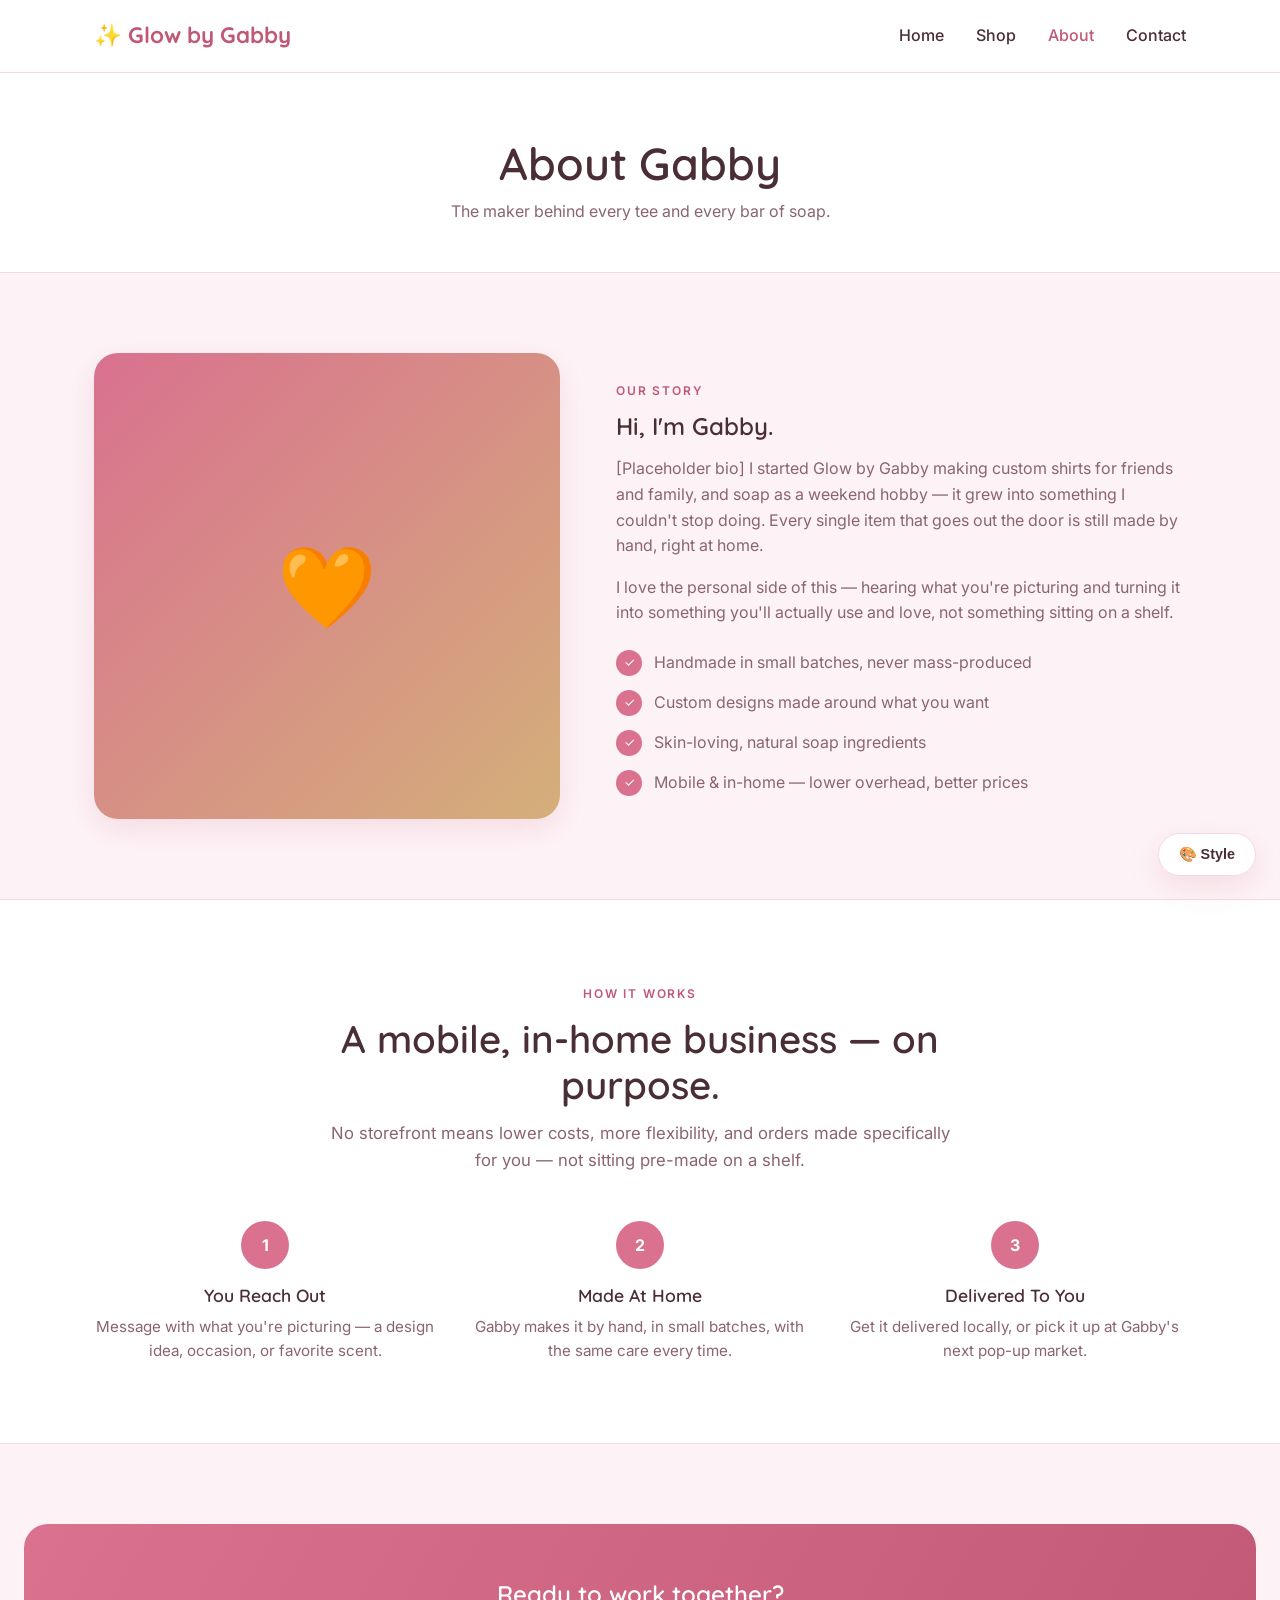
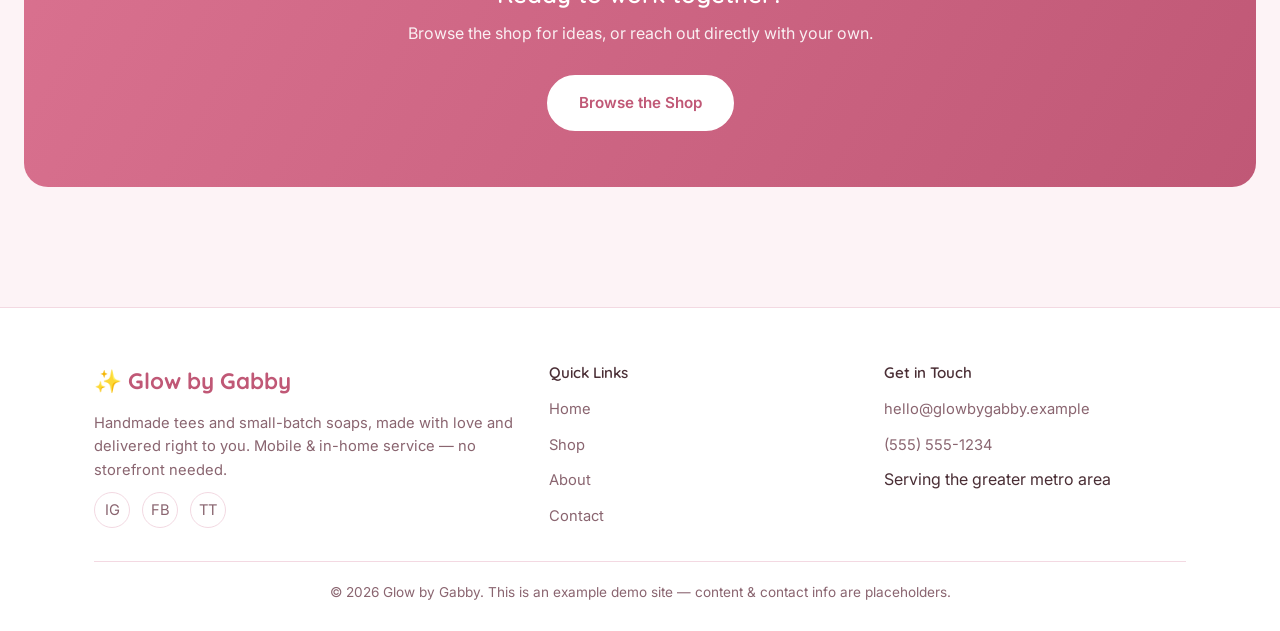
==== about.html @ 142b6ad9 "Add Glow by Gabby example website with 8-theme style switcher Static 4-page demo site (Home, Shop, A" ====
<!DOCTYPE html>
<html lang="en" data-theme="feminine">
<head>
<meta charset="UTF-8">
<meta name="viewport" content="width=device-width, initial-scale=1.0">
<title>About | Glow by Gabby</title>
<meta name="description" content="Meet Gabby, the maker behind Glow by Gabby's handmade tees and soaps.">
<script>
  (function () {
    try {
      var t = localStorage.getItem('gbg-theme');
      if (t) document.documentElement.setAttribute('data-theme', t);
    } catch (e) {}
  })();
</script>
<link rel="preconnect" href="https://fonts.googleapis.com">
<link rel="preconnect" href="https://fonts.gstatic.com" crossorigin>
<link href="https://fonts.googleapis.com/css2?family=Inter:wght@400;500;600;700&family=Quicksand:wght@500;600;700&family=Playfair+Display:wght@600;700&family=Poppins:wght@400;500;600;700&family=Fraunces:ital,wght@0,500;0,600;1,500&display=swap" rel="stylesheet">
<link rel="stylesheet" href="css/style.css">
</head>
<body>

<header class="site-header">
  <nav class="nav">
    <a href="index.html" class="logo">✨ Glow by Gabby</a>
    <div class="nav-links">
      <a href="index.html">Home</a>
      <a href="shop.html">Shop</a>
      <a href="about.html">About</a>
      <a href="contact.html">Contact</a>
    </div>
    <button class="nav-toggle" aria-label="Toggle menu">
      <span></span><span></span><span></span>
    </button>
  </nav>
</header>

<div class="page-banner">
  <div class="container">
    <h1>About Gabby</h1>
    <p>The maker behind every tee and every bar of soap.</p>
  </div>
</div>

<section>
  <div class="container about-grid">
    <div class="blob-art" aria-hidden="true">🧡</div>
    <div>
      <span class="eyebrow">Our Story</span>
      <h2>Hi, I'm Gabby.</h2>
      <p>[Placeholder bio] I started Glow by Gabby making custom shirts for friends and family, and soap as a weekend hobby — it grew into something I couldn't stop doing. Every single item that goes out the door is still made by hand, right at home.</p>
      <p>I love the personal side of this — hearing what you're picturing and turning it into something you'll actually use and love, not something sitting on a shelf.</p>
      <ul class="value-list">
        <li><span class="tick">✓</span> Handmade in small batches, never mass-produced</li>
        <li><span class="tick">✓</span> Custom designs made around what you want</li>
        <li><span class="tick">✓</span> Skin-loving, natural soap ingredients</li>
        <li><span class="tick">✓</span> Mobile &amp; in-home — lower overhead, better prices</li>
      </ul>
    </div>
  </div>
</section>

<section style="background:var(--surface); border-top:1px solid var(--border); border-bottom:1px solid var(--border);">
  <div class="container">
    <div class="section-head">
      <span class="eyebrow">How It Works</span>
      <h2>A mobile, in-home business — on purpose.</h2>
      <p>No storefront means lower costs, more flexibility, and orders made specifically for you — not sitting pre-made on a shelf.</p>
    </div>
    <div class="steps">
      <div class="step">
        <div class="step-num">1</div>
        <h3>You Reach Out</h3>
        <p>Message with what you're picturing — a design idea, occasion, or favorite scent.</p>
      </div>
      <div class="step">
        <div class="step-num">2</div>
        <h3>Made At Home</h3>
        <p>Gabby makes it by hand, in small batches, with the same care every time.</p>
      </div>
      <div class="step">
        <div class="step-num">3</div>
        <h3>Delivered To You</h3>
        <p>Get it delivered locally, or pick it up at Gabby's next pop-up market.</p>
      </div>
    </div>
  </div>
</section>

<section>
  <div class="cta-banner">
    <h2>Ready to work together?</h2>
    <p>Browse the shop for ideas, or reach out directly with your own.</p>
    <a href="shop.html" class="btn">Browse the Shop</a>
  </div>
</section>

<footer class="site-footer">
  <div class="container">
    <div class="footer-grid">
      <div>
        <div class="logo" style="margin-bottom:12px;">✨ Glow by Gabby</div>
        <p>Handmade tees and small-batch soaps, made with love and delivered right to you. Mobile &amp; in-home service — no storefront needed.</p>
        <div class="social-row">
          <a href="#" aria-label="Instagram">IG</a>
          <a href="#" aria-label="Facebook">FB</a>
          <a href="#" aria-label="TikTok">TT</a>
        </div>
      </div>
      <div>
        <h4>Quick Links</h4>
        <ul>
          <li><a href="index.html">Home</a></li>
          <li><a href="shop.html">Shop</a></li>
          <li><a href="about.html">About</a></li>
          <li><a href="contact.html">Contact</a></li>
        </ul>
      </div>
      <div>
        <h4>Get in Touch</h4>
        <ul>
          <li><a href="mailto:hello@glowbygabby.example">hello@glowbygabby.example</a></li>
          <li><a href="tel:5555551234">(555) 555-1234</a></li>
          <li>Serving the greater metro area</li>
        </ul>
      </div>
    </div>
    <div class="footer-bottom">
      <p>&copy; 2026 Glow by Gabby. This is an example demo site — content &amp; contact info are placeholders.</p>
    </div>
  </div>
</footer>

<script src="js/script.js"></script>
</body>
</html>
---- css/style.css ----
/* ===================================================================
   Glow by Gabby — shared layout/components + 8 swappable themes
   Switch theme by changing data-theme on <html> (see js/script.js)
=================================================================== */

:root {
  --font-body: 'Inter', -apple-system, BlinkMacSystemFont, sans-serif;
  --maxw: 1140px;
}

/* ---------- Themes ---------- */

[data-theme="feminine"] {
  --bg: #fdf3f6;
  --surface: #ffffff;
  --text: #4a2e35;
  --text-soft: #8a6570;
  --primary: #d9718f;
  --primary-strong: #c05876;
  --on-primary: #ffffff;
  --accent: #d4af7a;
  --border: #f3d9e2;
  --shadow: 0 10px 30px rgba(192, 88, 118, 0.15);
  --radius: 24px;
  --radius-btn: 999px;
  --heading-font: 'Quicksand', sans-serif;
}

[data-theme="luxury"] {
  --bg: #faf8f3;
  --surface: #ffffff;
  --text: #2b2b25;
  --text-soft: #6b6b5f;
  --primary: #7c8f6e;
  --primary-strong: #627356;
  --on-primary: #ffffff;
  --accent: #c9a24b;
  --border: #e7e2d3;
  --shadow: 0 15px 40px rgba(43, 43, 37, 0.08);
  --radius: 4px;
  --radius-btn: 3px;
  --heading-font: 'Playfair Display', serif;
}

[data-theme="glam"] {
  --bg: #121114;
  --surface: #1c1a1f;
  --text: #f5f1e8;
  --text-soft: #b8b0a8;
  --primary: #c9a24b;
  --primary-strong: #e8c46a;
  --on-primary: #121114;
  --accent: #8a4a68;
  --border: #33303a;
  --shadow: 0 15px 40px rgba(0, 0, 0, 0.5);
  --radius: 2px;
  --radius-btn: 2px;
  --heading-font: 'Playfair Display', serif;
}

[data-theme="bright"] {
  --bg: #fff8ec;
  --surface: #ffffff;
  --text: #3a2c1a;
  --text-soft: #7a6a52;
  --primary: #f26419;
  --primary-strong: #d6510f;
  --on-primary: #ffffff;
  --accent: #ffd23f;
  --border: #ffe1b8;
  --shadow: 0 12px 30px rgba(242, 100, 25, 0.18);
  --radius: 20px;
  --radius-btn: 999px;
  --heading-font: 'Poppins', sans-serif;
}

[data-theme="earthy"] {
  --bg: #f6f0e6;
  --surface: #fffaf2;
  --text: #3f3226;
  --text-soft: #7c6b57;
  --primary: #b06a45;
  --primary-strong: #8f5335;
  --on-primary: #ffffff;
  --accent: #7d8c5c;
  --border: #e6d9c3;
  --shadow: 0 12px 30px rgba(176, 106, 69, 0.15);
  --radius: 10px;
  --radius-btn: 8px;
  --heading-font: 'Fraunces', serif;
}

[data-theme="minimal"] {
  --bg: #ffffff;
  --surface: #fafafa;
  --text: #111111;
  --text-soft: #666666;
  --primary: #111111;
  --primary-strong: #000000;
  --on-primary: #ffffff;
  --accent: #ff6b57;
  --border: #ececec;
  --shadow: 0 8px 24px rgba(0, 0, 0, 0.06);
  --radius: 0px;
  --radius-btn: 0px;
  --heading-font: 'Poppins', sans-serif;
}

[data-theme="pastel"] {
  --bg: #f6f3fb;
  --surface: #ffffff;
  --text: #3d3552;
  --text-soft: #7c7291;
  --primary: #9c82d1;
  --primary-strong: #8468bb;
  --on-primary: #ffffff;
  --accent: #a8dfc9;
  --border: #e5def2;
  --shadow: 0 10px 28px rgba(155, 130, 209, 0.15);
  --radius: 20px;
  --radius-btn: 999px;
  --heading-font: 'Quicksand', sans-serif;
}

[data-theme="vintage"] {
  --bg: #f3e9d2;
  --surface: #fbf3e2;
  --text: #4a3423;
  --text-soft: #8a6f52;
  --primary: #c68b3a;
  --primary-strong: #a5691f;
  --on-primary: #fff8ec;
  --accent: #9b4630;
  --border: #e0cd9e;
  --shadow: 0 10px 26px rgba(155, 70, 48, 0.15);
  --radius: 6px;
  --radius-btn: 4px;
  --heading-font: 'Fraunces', serif;
}

/* ---------- Reset / base ---------- */

* { box-sizing: border-box; margin: 0; padding: 0; }

html { scroll-behavior: smooth; }

body {
  font-family: var(--font-body);
  background: var(--bg);
  color: var(--text);
  line-height: 1.6;
  transition: background 0.3s ease, color 0.3s ease;
  overflow-x: hidden;
}

h1, h2, h3, h4 {
  font-family: var(--heading-font);
  line-height: 1.2;
  font-weight: 600;
}

a { color: inherit; text-decoration: none; }

img { max-width: 100%; display: block; }

.container {
  max-width: var(--maxw);
  margin: 0 auto;
  padding: 0 24px;
}

section { padding: 80px 0; }

.eyebrow {
  display: inline-block;
  font-size: 0.75rem;
  letter-spacing: 0.15em;
  text-transform: uppercase;
  color: var(--primary-strong);
  font-weight: 600;
  margin-bottom: 12px;
}

.section-head {
  text-align: center;
  max-width: 640px;
  margin: 0 auto 48px;
}

.section-head h2 { font-size: clamp(1.8rem, 3vw, 2.6rem); margin-bottom: 12px; }
.section-head p { color: var(--text-soft); font-size: 1.05rem; }

/* ---------- Buttons ---------- */

.btn {
  display: inline-flex;
  align-items: center;
  justify-content: center;
  gap: 8px;
  padding: 14px 30px;
  border-radius: var(--radius-btn);
  font-weight: 600;
  font-size: 0.95rem;
  border: 2px solid var(--primary);
  background: var(--primary);
  color: var(--on-primary);
  cursor: pointer;
  transition: transform 0.15s ease, background 0.2s ease, color 0.2s ease;
}

.btn:hover { background: var(--primary-strong); border-color: var(--primary-strong); transform: translateY(-2px); }

.btn-outline {
  background: transparent;
  color: var(--text);
  border-color: var(--border);
}

.btn-outline:hover {
  background: var(--surface);
  border-color: var(--primary);
  color: var(--primary-strong);
}

/* ---------- Nav ---------- */

.site-header {
  position: sticky;
  top: 0;
  z-index: 40;
  background: var(--surface);
  border-bottom: 1px solid var(--border);
}

.nav {
  display: flex;
  align-items: center;
  justify-content: space-between;
  padding: 18px 24px;
  max-width: var(--maxw);
  margin: 0 auto;
}

.logo {
  font-family: var(--heading-font);
  font-size: 1.4rem;
  font-weight: 700;
  color: var(--primary-strong);
  display: flex;
  align-items: center;
  gap: 8px;
}

.nav-links {
  display: flex;
  gap: 32px;
  align-items: center;
  font-weight: 500;
}

.nav-links a {
  position: relative;
  padding: 4px 0;
  color: var(--text);
}

.nav-links a.active,
.nav-links a:hover { color: var(--primary-strong); }

.nav-toggle {
  display: none;
  flex-direction: column;
  gap: 5px;
  background: none;
  border: none;
  cursor: pointer;
  padding: 6px;
}

.nav-toggle span {
  width: 24px;
  height: 2px;
  background: var(--text);
  display: block;
}

/* ---------- Hero ---------- */

.hero {
  position: relative;
  padding: 100px 0 90px;
  overflow: hidden;
}

.hero .container {
  display: grid;
  grid-template-columns: 1.1fr 0.9fr;
  gap: 48px;
  align-items: center;
}

.hero h1 {
  font-size: clamp(2.4rem, 5vw, 3.6rem);
  margin-bottom: 18px;
}

.hero p.lead {
  font-size: 1.15rem;
  color: var(--text-soft);
  max-width: 480px;
  margin-bottom: 32px;
}

.hero-actions { display: flex; gap: 16px; flex-wrap: wrap; }

.blob-art {
  aspect-ratio: 1 / 1;
  border-radius: var(--radius);
  background: linear-gradient(135deg, var(--primary), var(--accent));
  display: flex;
  align-items: center;
  justify-content: center;
  font-size: 5rem;
  box-shadow: var(--shadow);
}

.page-banner {
  padding: 64px 0 48px;
  text-align: center;
  background: var(--surface);
  border-bottom: 1px solid var(--border);
}

.page-banner h1 { font-size: clamp(2rem, 4vw, 2.8rem); margin-bottom: 8px; }
.page-banner p { color: var(--text-soft); }

/* ---------- Cards / grids ---------- */

.grid {
  display: grid;
  gap: 28px;
}

.grid-2 { grid-template-columns: repeat(2, 1fr); }
.grid-3 { grid-template-columns: repeat(3, 1fr); }

.card {
  background: var(--surface);
  border: 1px solid var(--border);
  border-radius: var(--radius);
  padding: 32px;
  box-shadow: var(--shadow);
  transition: transform 0.2s ease;
}

.card:hover { transform: translateY(-4px); }

.card .icon {
  font-size: 2.2rem;
  margin-bottom: 16px;
  display: inline-block;
}

.card h3 { font-size: 1.3rem; margin-bottom: 10px; }
.card p { color: var(--text-soft); font-size: 0.98rem; }

.product-card {
  background: var(--surface);
  border: 1px solid var(--border);
  border-radius: var(--radius);
  overflow: hidden;
  box-shadow: var(--shadow);
  display: flex;
  flex-direction: column;
}

.product-media {
  aspect-ratio: 4 / 3;
  background: linear-gradient(160deg, var(--primary), var(--accent));
  display: flex;
  align-items: center;
  justify-content: center;
  font-size: 3.2rem;
}

.product-body { padding: 24px; flex: 1; display: flex; flex-direction: column; }
.product-body h3 { font-size: 1.15rem; margin-bottom: 6px; }
.product-body p { color: var(--text-soft); font-size: 0.92rem; flex: 1; margin-bottom: 16px; }

.price-row {
  display: flex;
  align-items: center;
  justify-content: space-between;
}

.price { font-weight: 700; color: var(--primary-strong); font-size: 1.05rem; }

/* ---------- Steps ---------- */

.steps { display: grid; grid-template-columns: repeat(3, 1fr); gap: 32px; }

.step { text-align: center; }

.step-num {
  width: 48px;
  height: 48px;
  border-radius: 50%;
  background: var(--primary);
  color: var(--on-primary);
  display: flex;
  align-items: center;
  justify-content: center;
  font-weight: 700;
  margin: 0 auto 16px;
}

.step h3 { font-size: 1.1rem; margin-bottom: 8px; }
.step p { color: var(--text-soft); font-size: 0.95rem; }

/* ---------- Testimonials ---------- */

.testimonial {
  background: var(--surface);
  border: 1px solid var(--border);
  border-radius: var(--radius);
  padding: 28px;
  box-shadow: var(--shadow);
}

.testimonial p.quote { font-style: italic; margin-bottom: 16px; }
.testimonial .who { font-weight: 600; color: var(--primary-strong); font-size: 0.9rem; }

/* ---------- CTA banner ---------- */

.cta-banner {
  background: linear-gradient(120deg, var(--primary), var(--primary-strong));
  color: var(--on-primary);
  border-radius: var(--radius);
  padding: 56px;
  text-align: center;
  margin: 0 24px;
}

.cta-banner h2 { margin-bottom: 12px; }
.cta-banner p { opacity: 0.9; margin-bottom: 28px; }
.cta-banner .btn { background: var(--on-primary); color: var(--primary-strong); border-color: var(--on-primary); }
.cta-banner .btn:hover { background: transparent; color: var(--on-primary); }

/* ---------- About page ---------- */

.about-grid {
  display: grid;
  grid-template-columns: 0.9fr 1.1fr;
  gap: 56px;
  align-items: center;
}

.about-grid h2 { margin-bottom: 16px; }
.about-grid p { color: var(--text-soft); margin-bottom: 16px; }

.value-list { list-style: none; margin-top: 24px; display: grid; gap: 14px; }
.value-list li { display: flex; gap: 12px; align-items: flex-start; color: var(--text-soft); }
.value-list li span.tick {
  flex-shrink: 0;
  width: 26px; height: 26px;
  border-radius: 50%;
  background: var(--primary);
  color: var(--on-primary);
  display: flex; align-items: center; justify-content: center;
  font-size: 0.8rem;
}

/* ---------- Contact ---------- */

.contact-grid {
  display: grid;
  grid-template-columns: 1.2fr 0.8fr;
  gap: 48px;
}

.form-field { margin-bottom: 20px; }
.form-field label { display: block; margin-bottom: 6px; font-weight: 600; font-size: 0.92rem; }

.form-field input,
.form-field select,
.form-field textarea {
  width: 100%;
  padding: 13px 16px;
  border: 1px solid var(--border);
  border-radius: calc(var(--radius) / 3);
  background: var(--surface);
  color: var(--text);
  font-family: var(--font-body);
  font-size: 0.95rem;
}

.form-field textarea { resize: vertical; min-height: 120px; }

.form-field input:focus,
.form-field select:focus,
.form-field textarea:focus {
  outline: none;
  border-color: var(--primary);
}

.form-success {
  display: none;
  background: var(--surface);
  border: 1px solid var(--border);
  border-left: 4px solid var(--primary);
  border-radius: calc(var(--radius) / 3);
  padding: 16px 20px;
  margin-bottom: 20px;
  font-weight: 500;
}

.form-success.show { display: block; }

.info-card {
  background: var(--surface);
  border: 1px solid var(--border);
  border-radius: var(--radius);
  padding: 28px;
  box-shadow: var(--shadow);
  margin-bottom: 20px;
}

.info-card h3 { font-size: 1.05rem; margin-bottom: 10px; }
.info-card p { color: var(--text-soft); font-size: 0.92rem; margin-bottom: 6px; }

/* ---------- Footer ---------- */

.site-footer {
  background: var(--surface);
  border-top: 1px solid var(--border);
  padding: 56px 0 28px;
  margin-top: 40px;
}

.footer-grid {
  display: grid;
  grid-template-columns: 1.4fr 1fr 1fr;
  gap: 32px;
  margin-bottom: 32px;
}

.footer-grid h4 { font-size: 0.95rem; margin-bottom: 14px; }
.footer-grid p { color: var(--text-soft); font-size: 0.92rem; }
.footer-grid ul { list-style: none; display: grid; gap: 10px; }
.footer-grid a { color: var(--text-soft); font-size: 0.92rem; }
.footer-grid a:hover { color: var(--primary-strong); }

.footer-bottom {
  text-align: center;
  color: var(--text-soft);
  font-size: 0.85rem;
  border-top: 1px solid var(--border);
  padding-top: 20px;
}

.social-row { display: flex; gap: 12px; margin-top: 10px; }
.social-row a {
  width: 36px; height: 36px;
  border-radius: 50%;
  border: 1px solid var(--border);
  display: flex; align-items: center; justify-content: center;
  color: var(--text-soft);
}
.social-row a:hover { border-color: var(--primary); color: var(--primary-strong); }

/* ---------- Theme switcher widget ---------- */

#theme-switcher {
  position: fixed;
  bottom: 24px;
  right: 24px;
  z-index: 100;
  font-family: var(--font-body);
}

.ts-toggle {
  display: flex;
  align-items: center;
  gap: 8px;
  background: var(--surface);
  color: var(--text);
  border: 1px solid var(--border);
  border-radius: 999px;
  padding: 12px 20px;
  box-shadow: var(--shadow);
  cursor: pointer;
  font-weight: 600;
  font-size: 0.9rem;
}

.ts-panel {
  position: absolute;
  bottom: 60px;
  right: 0;
  width: 280px;
  background: var(--surface);
  border: 1px solid var(--border);
  border-radius: 16px;
  box-shadow: var(--shadow);
  padding: 16px;
  display: none;
}

.ts-panel.open { display: block; }

.ts-panel h4 {
  font-family: var(--font-body);
  font-size: 0.8rem;
  text-transform: uppercase;
  letter-spacing: 0.08em;
  color: var(--text-soft);
  margin-bottom: 12px;
  font-weight: 700;
}

.ts-list { display: grid; gap: 8px; max-height: 60vh; overflow-y: auto; }

.ts-item {
  display: flex;
  align-items: center;
  gap: 10px;
  padding: 8px 10px;
  border-radius: 10px;
  cursor: pointer;
  border: 1px solid transparent;
  background: none;
  width: 100%;
  text-align: left;
  font-family: var(--font-body);
  color: var(--text);
  font-size: 0.88rem;
}

.ts-item:hover { background: var(--bg); }
.ts-item.active { border-color: var(--primary); background: var(--bg); font-weight: 600; }

.ts-swatch {
  width: 26px;
  height: 26px;
  border-radius: 50%;
  flex-shrink: 0;
  box-shadow: inset 0 0 0 2px rgba(255,255,255,0.4);
}

/* ---------- Responsive ---------- */

@media (max-width: 860px) {
  .hero .container { grid-template-columns: 1fr; }
  .blob-art { max-width: 320px; margin: 0 auto; }
  .about-grid { grid-template-columns: 1fr; }
  .about-grid .blob-art { order: -1; max-width: 320px; margin: 0 auto; }
  .contact-grid { grid-template-columns: 1fr; }
  .grid-3 { grid-template-columns: 1fr 1fr; }
  .grid-2 { grid-template-columns: 1fr; }
  .footer-grid { grid-template-columns: 1fr; }
  .steps { grid-template-columns: 1fr; }
}

@media (max-width: 640px) {
  .nav-links {
    position: fixed;
    top: 68px;
    left: 0;
    right: 0;
    background: var(--surface);
    border-bottom: 1px solid var(--border);
    flex-direction: column;
    padding: 20px 24px;
    gap: 18px;
    display: none;
  }
  .nav-links.open { display: flex; }
  .nav-toggle { display: flex; }
  .grid-3 { grid-template-columns: 1fr; }
  section { padding: 56px 0; }
  .cta-banner { padding: 40px 24px; }
  #theme-switcher { right: 16px; bottom: 16px; }
  .ts-panel { width: calc(100vw - 32px); right: -8px; }
}
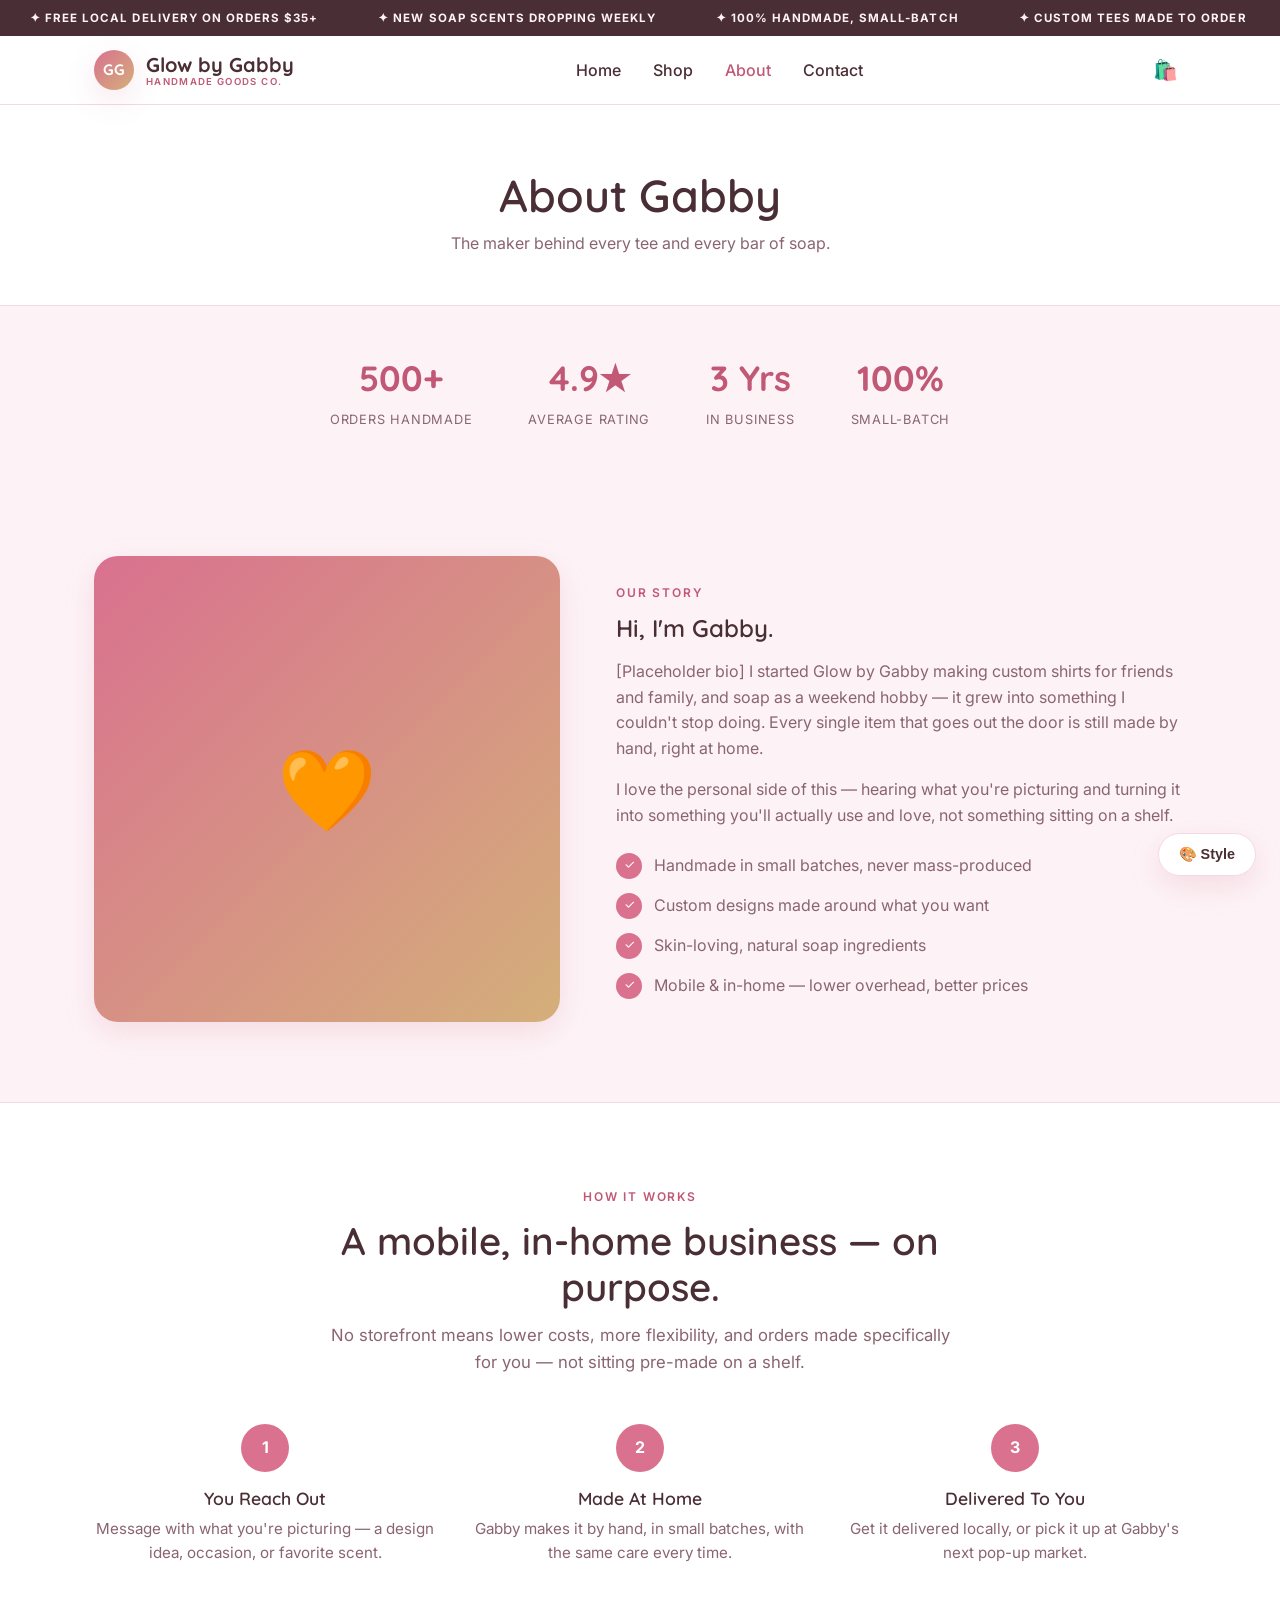
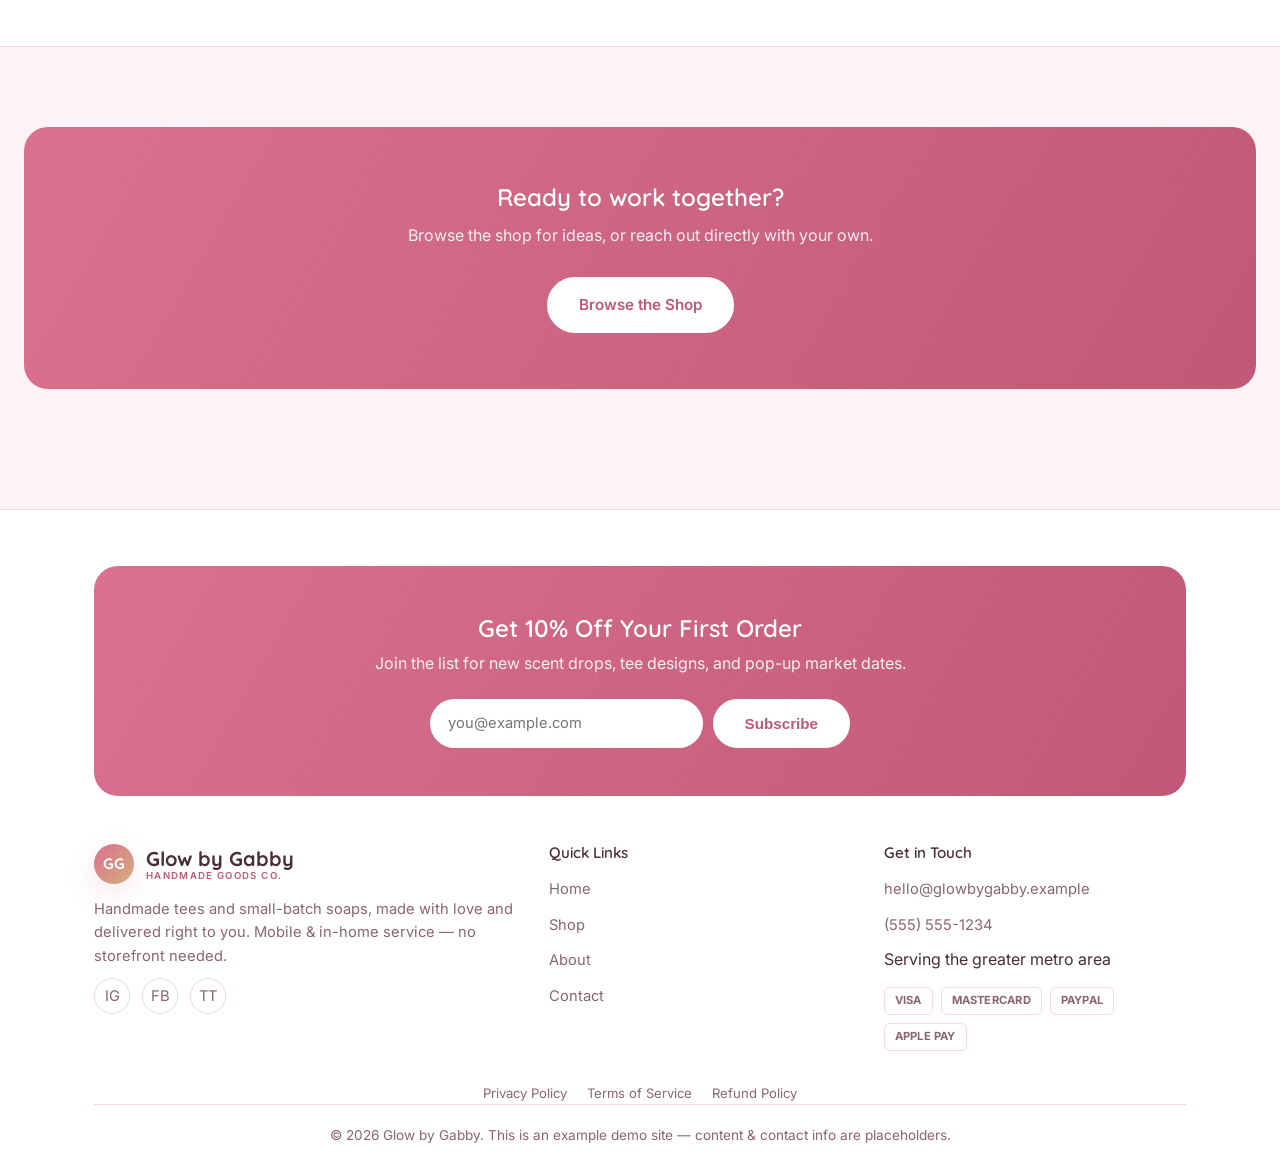
==== commit 356957c0: "Rebuild site around real store mechanics instead of a generic template Replace the brochure-site ske" ====
--- a/about.html
+++ b/about.html
@@ -20,18 +20,49 @@
 </head>
 <body>
 
+<div class="announce-bar">
+  <div class="announce-track">
+    <div class="group">
+      <span>✦ Free Local Delivery on Orders $35+</span>
+      <span>✦ New Soap Scents Dropping Weekly</span>
+      <span>✦ 100% Handmade, Small-Batch</span>
+      <span>✦ Custom Tees Made to Order</span>
+    </div>
+    <div class="group" aria-hidden="true">
+      <span>✦ Free Local Delivery on Orders $35+</span>
+      <span>✦ New Soap Scents Dropping Weekly</span>
+      <span>✦ 100% Handmade, Small-Batch</span>
+      <span>✦ Custom Tees Made to Order</span>
+    </div>
+  </div>
+</div>
+
 <header class="site-header">
   <nav class="nav">
-    <a href="index.html" class="logo">✨ Glow by Gabby</a>
+    <a href="index.html" class="logo">
+      <span class="logo-mark">GG</span>
+      <span class="logo-word">Glow by Gabby<small>Handmade Goods Co.</small></span>
+    </a>
     <div class="nav-links">
       <a href="index.html">Home</a>
       <a href="shop.html">Shop</a>
       <a href="about.html">About</a>
       <a href="contact.html">Contact</a>
     </div>
-    <button class="nav-toggle" aria-label="Toggle menu">
-      <span></span><span></span><span></span>
-    </button>
+    <div class="nav-right">
+      <button class="cart-btn" type="button" aria-label="View cart">
+        🛍️<span class="cart-badge">0</span>
+      </button>
+      <button class="nav-toggle" aria-label="Toggle menu">
+        <span></span><span></span><span></span>
+      </button>
+      <div class="cart-panel">
+        <h4>Your Cart</h4>
+        <div class="cart-list"><p class="cart-empty">Your cart is empty.</p></div>
+        <div class="cart-subtotal"><span>Subtotal</span><span class="cart-subtotal-amt">$0.00</span></div>
+        <button type="button" class="btn cart-checkout">Checkout</button>
+      </div>
+    </div>
   </nav>
 </header>
 
@@ -40,6 +71,13 @@
     <h1>About Gabby</h1>
     <p>The maker behind every tee and every bar of soap.</p>
   </div>
+</div>
+
+<div class="stat-row">
+  <div><span class="num">500+</span><span class="label">Orders Handmade</span></div>
+  <div><span class="num">4.9★</span><span class="label">Average Rating</span></div>
+  <div><span class="num">3 Yrs</span><span class="label">In Business</span></div>
+  <div><span class="num">100%</span><span class="label">Small-Batch</span></div>
 </div>
 
 <section>
@@ -97,9 +135,20 @@
 
 <footer class="site-footer">
   <div class="container">
+    <div class="newsletter">
+      <h2>Get 10% Off Your First Order</h2>
+      <p>Join the list for new scent drops, tee designs, and pop-up market dates.</p>
+      <form id="newsletter-form">
+        <input type="email" placeholder="you@example.com" required aria-label="Email address">
+        <button type="submit" class="btn">Subscribe</button>
+      </form>
+    </div>
     <div class="footer-grid">
       <div>
-        <div class="logo" style="margin-bottom:12px;">✨ Glow by Gabby</div>
+        <div class="logo" style="margin-bottom:14px;">
+          <span class="logo-mark">GG</span>
+          <span class="logo-word">Glow by Gabby<small>Handmade Goods Co.</small></span>
+        </div>
         <p>Handmade tees and small-batch soaps, made with love and delivered right to you. Mobile &amp; in-home service — no storefront needed.</p>
         <div class="social-row">
           <a href="#" aria-label="Instagram">IG</a>
@@ -123,7 +172,18 @@
           <li><a href="tel:5555551234">(555) 555-1234</a></li>
           <li>Serving the greater metro area</li>
         </ul>
+        <div class="payment-row">
+          <span class="payment-badge">VISA</span>
+          <span class="payment-badge">MASTERCARD</span>
+          <span class="payment-badge">PAYPAL</span>
+          <span class="payment-badge">APPLE PAY</span>
+        </div>
       </div>
+    </div>
+    <div class="footer-legal">
+      <a href="#">Privacy Policy</a>
+      <a href="#">Terms of Service</a>
+      <a href="#">Refund Policy</a>
     </div>
     <div class="footer-bottom">
       <p>&copy; 2026 Glow by Gabby. This is an example demo site — content &amp; contact info are placeholders.</p>
--- a/css/style.css
+++ b/css/style.css
@@ -222,6 +222,37 @@
   color: var(--primary-strong);
 }
 
+/* ---------- Announcement marquee ---------- */
+
+.announce-bar {
+  background: var(--text);
+  color: var(--bg);
+  overflow: hidden;
+  padding: 9px 0;
+}
+
+.announce-track {
+  display: flex;
+  width: max-content;
+  animation: marquee 26s linear infinite;
+}
+
+.announce-track .group { display: flex; flex-shrink: 0; }
+
+.announce-track .group span {
+  padding: 0 30px;
+  font-size: 0.72rem;
+  letter-spacing: 0.09em;
+  text-transform: uppercase;
+  font-weight: 700;
+  white-space: nowrap;
+}
+
+@keyframes marquee {
+  from { transform: translateX(0); }
+  to { transform: translateX(-50%); }
+}
+
 /* ---------- Nav ---------- */
 
 .site-header {
@@ -233,22 +264,53 @@
 }
 
 .nav {
+  position: relative;
   display: flex;
   align-items: center;
   justify-content: space-between;
-  padding: 18px 24px;
+  padding: 14px 24px;
   max-width: var(--maxw);
   margin: 0 auto;
 }
 
 .logo {
+  display: flex;
+  align-items: center;
+  gap: 12px;
+}
+
+.logo-mark {
+  width: 40px;
+  height: 40px;
+  border-radius: 50%;
+  flex-shrink: 0;
+  background: linear-gradient(135deg, var(--primary), var(--accent));
+  color: var(--on-primary);
   font-family: var(--heading-font);
-  font-size: 1.4rem;
-  font-weight: 700;
+  font-weight: 700;
+  font-size: 0.95rem;
+  display: flex;
+  align-items: center;
+  justify-content: center;
+  box-shadow: var(--shadow);
+}
+
+.logo-word {
+  font-family: var(--heading-font);
+  font-size: 1.25rem;
+  font-weight: 700;
+  color: var(--text);
+  line-height: 1.15;
+}
+
+.logo-word small {
+  display: block;
+  font-family: var(--font-body);
+  font-weight: 600;
+  font-size: 0.6rem;
+  letter-spacing: 0.14em;
+  text-transform: uppercase;
   color: var(--primary-strong);
-  display: flex;
-  align-items: center;
-  gap: 8px;
 }
 
 .nav-links {
@@ -266,6 +328,108 @@
 
 .nav-links a.active,
 .nav-links a:hover { color: var(--primary-strong); }
+
+.nav-right { display: flex; align-items: center; gap: 6px; }
+
+.cart-btn {
+  position: relative;
+  background: none;
+  border: none;
+  cursor: pointer;
+  font-size: 1.25rem;
+  color: var(--text);
+  padding: 8px;
+  line-height: 1;
+}
+
+.cart-badge {
+  position: absolute;
+  top: 0;
+  right: 0;
+  background: var(--primary);
+  color: var(--on-primary);
+  font-size: 0.62rem;
+  font-weight: 700;
+  min-width: 17px;
+  height: 17px;
+  padding: 0 3px;
+  border-radius: 50%;
+  display: flex;
+  align-items: center;
+  justify-content: center;
+}
+
+.cart-panel {
+  position: absolute;
+  top: calc(100% + 8px);
+  right: 24px;
+  width: 320px;
+  max-width: calc(100vw - 32px);
+  background: var(--surface);
+  border: 1px solid var(--border);
+  border-radius: 16px;
+  box-shadow: var(--shadow);
+  padding: 20px;
+  display: none;
+  z-index: 60;
+}
+
+.cart-panel.open { display: block; }
+
+.cart-panel h4 {
+  font-family: var(--heading-font);
+  font-size: 1.05rem;
+  margin-bottom: 14px;
+}
+
+.cart-list { display: grid; gap: 4px; max-height: 280px; overflow-y: auto; margin-bottom: 6px; }
+
+.cart-item {
+  display: flex;
+  gap: 12px;
+  align-items: center;
+  padding: 10px 0;
+  border-bottom: 1px solid var(--border);
+}
+
+.cart-item-media {
+  width: 44px;
+  height: 44px;
+  border-radius: 10px;
+  background: linear-gradient(135deg, var(--primary), var(--accent));
+  display: flex;
+  align-items: center;
+  justify-content: center;
+  font-size: 1.2rem;
+  flex-shrink: 0;
+}
+
+.cart-item-info { flex: 1; min-width: 0; }
+.cart-item-info .name { font-weight: 600; font-size: 0.88rem; }
+.cart-item-info .meta { font-size: 0.78rem; color: var(--text-soft); }
+
+.cart-item-remove {
+  background: none;
+  border: none;
+  color: var(--text-soft);
+  cursor: pointer;
+  font-size: 1.1rem;
+  padding: 4px;
+}
+.cart-item-remove:hover { color: var(--primary-strong); }
+
+.cart-empty { color: var(--text-soft); font-size: 0.88rem; text-align: center; padding: 24px 0; }
+
+.cart-subtotal {
+  display: flex;
+  justify-content: space-between;
+  font-weight: 700;
+  padding: 14px 0;
+  border-top: 1px solid var(--border);
+  margin-top: 4px;
+}
+
+.cart-panel .btn { width: 100%; }
 
 .nav-toggle {
   display: none;
@@ -324,6 +488,140 @@
   box-shadow: var(--shadow);
 }
 
+/* ---------- Hero visual collage ---------- */
+
+.hero-visual {
+  position: relative;
+  aspect-ratio: 1 / 1;
+  max-width: 420px;
+  margin: 0 auto;
+}
+
+.hero-photo {
+  position: absolute;
+  border-radius: var(--radius);
+  box-shadow: var(--shadow);
+  display: flex;
+  align-items: center;
+  justify-content: center;
+  font-size: 3.2rem;
+}
+
+.hero-photo.p1 {
+  width: 70%;
+  height: 70%;
+  top: 4%;
+  left: 0;
+  background: linear-gradient(135deg, var(--primary), var(--primary-strong));
+  z-index: 2;
+}
+
+.hero-photo.p2 {
+  width: 56%;
+  height: 56%;
+  bottom: 0;
+  right: 0;
+  background: linear-gradient(135deg, var(--accent), var(--primary));
+  transform: rotate(-6deg);
+  z-index: 1;
+}
+
+.hero-badge {
+  position: absolute;
+  top: -16px;
+  right: 6%;
+  z-index: 3;
+  width: 104px;
+  height: 104px;
+  border-radius: 50%;
+  background: var(--surface);
+  border: 2px dashed var(--primary);
+  display: flex;
+  align-items: center;
+  justify-content: center;
+  text-align: center;
+  font-family: var(--heading-font);
+  font-weight: 700;
+  font-size: 0.76rem;
+  color: var(--primary-strong);
+  transform: rotate(9deg);
+  box-shadow: var(--shadow);
+  line-height: 1.25;
+  padding: 8px;
+}
+
+.hero-rating-chip {
+  position: absolute;
+  bottom: 10%;
+  left: -18px;
+  z-index: 3;
+  background: var(--surface);
+  border: 1px solid var(--border);
+  border-radius: 999px;
+  padding: 10px 16px;
+  box-shadow: var(--shadow);
+  font-size: 0.8rem;
+  font-weight: 700;
+  display: flex;
+  align-items: center;
+  gap: 7px;
+  white-space: nowrap;
+}
+
+.hero-rating-chip .stars { color: var(--accent); letter-spacing: 1px; }
+.hero-rating-chip span.detail { color: var(--text-soft); font-weight: 500; }
+
+/* ---------- Trust strip ---------- */
+
+.trust-strip {
+  display: flex;
+  justify-content: center;
+  flex-wrap: wrap;
+  border-top: 1px solid var(--border);
+  border-bottom: 1px solid var(--border);
+  background: var(--surface);
+}
+
+.trust-item {
+  display: flex;
+  align-items: center;
+  gap: 10px;
+  padding: 20px 30px;
+  font-size: 0.86rem;
+  font-weight: 600;
+  color: var(--text-soft);
+  border-right: 1px solid var(--border);
+}
+
+.trust-item:last-child { border-right: none; }
+.trust-item .ico { font-size: 1.25rem; }
+
+/* ---------- Stat strip (About) ---------- */
+
+.stat-row {
+  display: flex;
+  justify-content: center;
+  gap: 56px;
+  flex-wrap: wrap;
+  text-align: center;
+  padding: 44px 0;
+}
+
+.stat-row .num {
+  font-family: var(--heading-font);
+  font-size: 2.2rem;
+  font-weight: 700;
+  color: var(--primary-strong);
+  display: block;
+}
+
+.stat-row .label {
+  font-size: 0.8rem;
+  color: var(--text-soft);
+  text-transform: uppercase;
+  letter-spacing: 0.06em;
+}
+
 .page-banner {
   padding: 64px 0 48px;
   text-align: center;
@@ -375,25 +673,96 @@
 }
 
 .product-media {
+  position: relative;
   aspect-ratio: 4 / 3;
   background: linear-gradient(160deg, var(--primary), var(--accent));
   display: flex;
   align-items: center;
   justify-content: center;
   font-size: 3.2rem;
-}
+  overflow: hidden;
+}
+
+.product-badge {
+  position: absolute;
+  top: 12px;
+  left: 12px;
+  background: var(--text);
+  color: var(--bg);
+  font-size: 0.65rem;
+  font-weight: 700;
+  text-transform: uppercase;
+  letter-spacing: 0.05em;
+  padding: 5px 11px;
+  border-radius: 999px;
+  z-index: 2;
+}
+
+.product-badge.sale { background: var(--primary-strong); color: var(--on-primary); }
+
+.quick-add {
+  position: absolute;
+  left: 12px;
+  right: 12px;
+  bottom: -50px;
+  background: var(--surface);
+  color: var(--text);
+  border: none;
+  border-radius: 999px;
+  padding: 11px;
+  font-weight: 700;
+  font-size: 0.84rem;
+  cursor: pointer;
+  transition: bottom 0.25s ease;
+  box-shadow: var(--shadow);
+  z-index: 2;
+}
+
+.product-card:hover .quick-add { bottom: 12px; }
 
 .product-body { padding: 24px; flex: 1; display: flex; flex-direction: column; }
 .product-body h3 { font-size: 1.15rem; margin-bottom: 6px; }
-.product-body p { color: var(--text-soft); font-size: 0.92rem; flex: 1; margin-bottom: 16px; }
+.product-body p { color: var(--text-soft); font-size: 0.92rem; flex: 1; margin-bottom: 12px; }
+
+.rating { display: flex; align-items: center; gap: 6px; font-size: 0.8rem; color: var(--text-soft); margin-bottom: 12px; }
+.rating .stars { color: var(--accent); letter-spacing: 1px; }
 
 .price-row {
   display: flex;
   align-items: center;
-  justify-content: space-between;
+  gap: 8px;
+  justify-content: flex-start;
+  margin-bottom: 14px;
 }
 
 .price { font-weight: 700; color: var(--primary-strong); font-size: 1.05rem; }
+.price-row .compare { text-decoration: line-through; color: var(--text-soft); font-weight: 500; font-size: 0.88rem; }
+
+.add-btn { width: 100%; }
+
+/* ---------- Collection filter tabs ---------- */
+
+.tab-row {
+  display: flex;
+  gap: 10px;
+  justify-content: center;
+  flex-wrap: wrap;
+  margin-bottom: 40px;
+}
+
+.tab-btn {
+  padding: 10px 22px;
+  border-radius: 999px;
+  border: 1px solid var(--border);
+  background: var(--surface);
+  font-weight: 600;
+  font-size: 0.86rem;
+  cursor: pointer;
+  color: var(--text-soft);
+  font-family: var(--font-body);
+}
+
+.tab-btn.active { background: var(--primary); border-color: var(--primary); color: var(--on-primary); }
 
 /* ---------- Steps ---------- */
 
@@ -429,6 +798,83 @@
 
 .testimonial p.quote { font-style: italic; margin-bottom: 16px; }
 .testimonial .who { font-weight: 600; color: var(--primary-strong); font-size: 0.9rem; }
+
+.who-row { display: flex; align-items: center; gap: 10px; }
+
+.avatar {
+  width: 32px;
+  height: 32px;
+  border-radius: 50%;
+  flex-shrink: 0;
+  background: linear-gradient(135deg, var(--primary), var(--accent));
+  color: var(--on-primary);
+  display: flex;
+  align-items: center;
+  justify-content: center;
+  font-size: 0.72rem;
+  font-weight: 700;
+}
+
+/* ---------- Instagram / UGC grid ---------- */
+
+.ig-grid {
+  display: grid;
+  grid-template-columns: repeat(6, 1fr);
+  gap: 6px;
+}
+
+.ig-tile {
+  position: relative;
+  aspect-ratio: 1 / 1;
+  border-radius: 8px;
+  display: flex;
+  align-items: center;
+  justify-content: center;
+  font-size: 1.6rem;
+  overflow: hidden;
+}
+
+.ig-tile:nth-child(odd) { background: linear-gradient(135deg, var(--primary), var(--accent)); }
+.ig-tile:nth-child(even) { background: linear-gradient(135deg, var(--accent), var(--primary-strong)); }
+
+.ig-tile .overlay {
+  position: absolute;
+  inset: 0;
+  background: rgba(0, 0, 0, 0.35);
+  color: #fff;
+  display: flex;
+  align-items: center;
+  justify-content: center;
+  opacity: 0;
+  transition: opacity 0.2s ease;
+  font-size: 1.3rem;
+}
+
+.ig-tile:hover .overlay { opacity: 1; }
+
+/* ---------- Toast ---------- */
+
+.toast {
+  position: fixed;
+  bottom: 26px;
+  left: 50%;
+  transform: translateX(-50%) translateY(16px);
+  background: var(--text);
+  color: var(--bg);
+  padding: 14px 24px;
+  border-radius: 999px;
+  font-size: 0.88rem;
+  font-weight: 600;
+  box-shadow: var(--shadow);
+  opacity: 0;
+  pointer-events: none;
+  transition: opacity 0.25s ease, transform 0.25s ease;
+  z-index: 200;
+  max-width: calc(100vw - 40px);
+  text-align: center;
+}
+
+.toast.show { opacity: 1; transform: translateX(-50%) translateY(0); }
 
 /* ---------- CTA banner ---------- */
 
@@ -567,6 +1013,74 @@
   color: var(--text-soft);
 }
 .social-row a:hover { border-color: var(--primary); color: var(--primary-strong); }
+
+/* ---------- Newsletter capture ---------- */
+
+.newsletter {
+  background: linear-gradient(120deg, var(--primary), var(--primary-strong));
+  color: var(--on-primary);
+  border-radius: var(--radius);
+  padding: 48px;
+  text-align: center;
+  margin-bottom: 48px;
+}
+
+.newsletter h2 { margin-bottom: 8px; }
+.newsletter p { opacity: 0.9; }
+
+.newsletter form {
+  display: flex;
+  gap: 10px;
+  max-width: 420px;
+  margin: 22px auto 0;
+}
+
+.newsletter input[type="email"] {
+  flex: 1;
+  min-width: 0;
+  padding: 13px 18px;
+  border-radius: 999px;
+  border: none;
+  font-family: var(--font-body);
+  font-size: 0.92rem;
+}
+
+.newsletter input[type="email"]:focus { outline: 2px solid var(--on-primary); }
+
+.newsletter .btn {
+  background: var(--surface);
+  color: var(--primary-strong);
+  border-color: var(--surface);
+  flex-shrink: 0;
+}
+
+.newsletter .btn:hover { background: transparent; color: var(--on-primary); border-color: var(--on-primary); }
+
+/* ---------- Footer payment / legal ---------- */
+
+.payment-row { display: flex; gap: 8px; flex-wrap: wrap; margin-top: 14px; }
+
+.payment-badge {
+  border: 1px solid var(--border);
+  border-radius: 6px;
+  padding: 4px 10px;
+  font-size: 0.7rem;
+  font-weight: 700;
+  color: var(--text-soft);
+  letter-spacing: 0.02em;
+}
+
+.footer-legal {
+  display: flex;
+  gap: 20px;
+  justify-content: center;
+  flex-wrap: wrap;
+  margin-top: 12px;
+  font-size: 0.82rem;
+}
+
+.footer-legal a { color: var(--text-soft); }
+.footer-legal a:hover { color: var(--primary-strong); }
 
 /* ---------- Theme switcher widget ---------- */
 
@@ -652,6 +1166,7 @@
 @media (max-width: 860px) {
   .hero .container { grid-template-columns: 1fr; }
   .blob-art { max-width: 320px; margin: 0 auto; }
+  .hero-visual { max-width: 300px; margin: 40px auto 0; }
   .about-grid { grid-template-columns: 1fr; }
   .about-grid .blob-art { order: -1; max-width: 320px; margin: 0 auto; }
   .contact-grid { grid-template-columns: 1fr; }
@@ -659,6 +1174,9 @@
   .grid-2 { grid-template-columns: 1fr; }
   .footer-grid { grid-template-columns: 1fr; }
   .steps { grid-template-columns: 1fr; }
+  .trust-item { border-right: none; border-bottom: 1px solid var(--border); flex: 1 1 100%; justify-content: center; }
+  .ig-grid { grid-template-columns: repeat(3, 1fr); }
+  .stat-row { gap: 32px; }
 }
 
 @media (max-width: 640px) {
@@ -673,12 +1191,18 @@
     padding: 20px 24px;
     gap: 18px;
     display: none;
+    z-index: 55;
   }
   .nav-links.open { display: flex; }
   .nav-toggle { display: flex; }
   .grid-3 { grid-template-columns: 1fr; }
   section { padding: 56px 0; }
   .cta-banner { padding: 40px 24px; }
+  .newsletter { padding: 36px 22px; }
+  .newsletter form { flex-direction: column; }
   #theme-switcher { right: 16px; bottom: 16px; }
   .ts-panel { width: calc(100vw - 32px); right: -8px; }
-}
+  .cart-panel { right: -8px; }
+  .logo-word { font-size: 1.05rem; }
+  .hero-badge { width: 84px; height: 84px; font-size: 0.66rem; }
+}
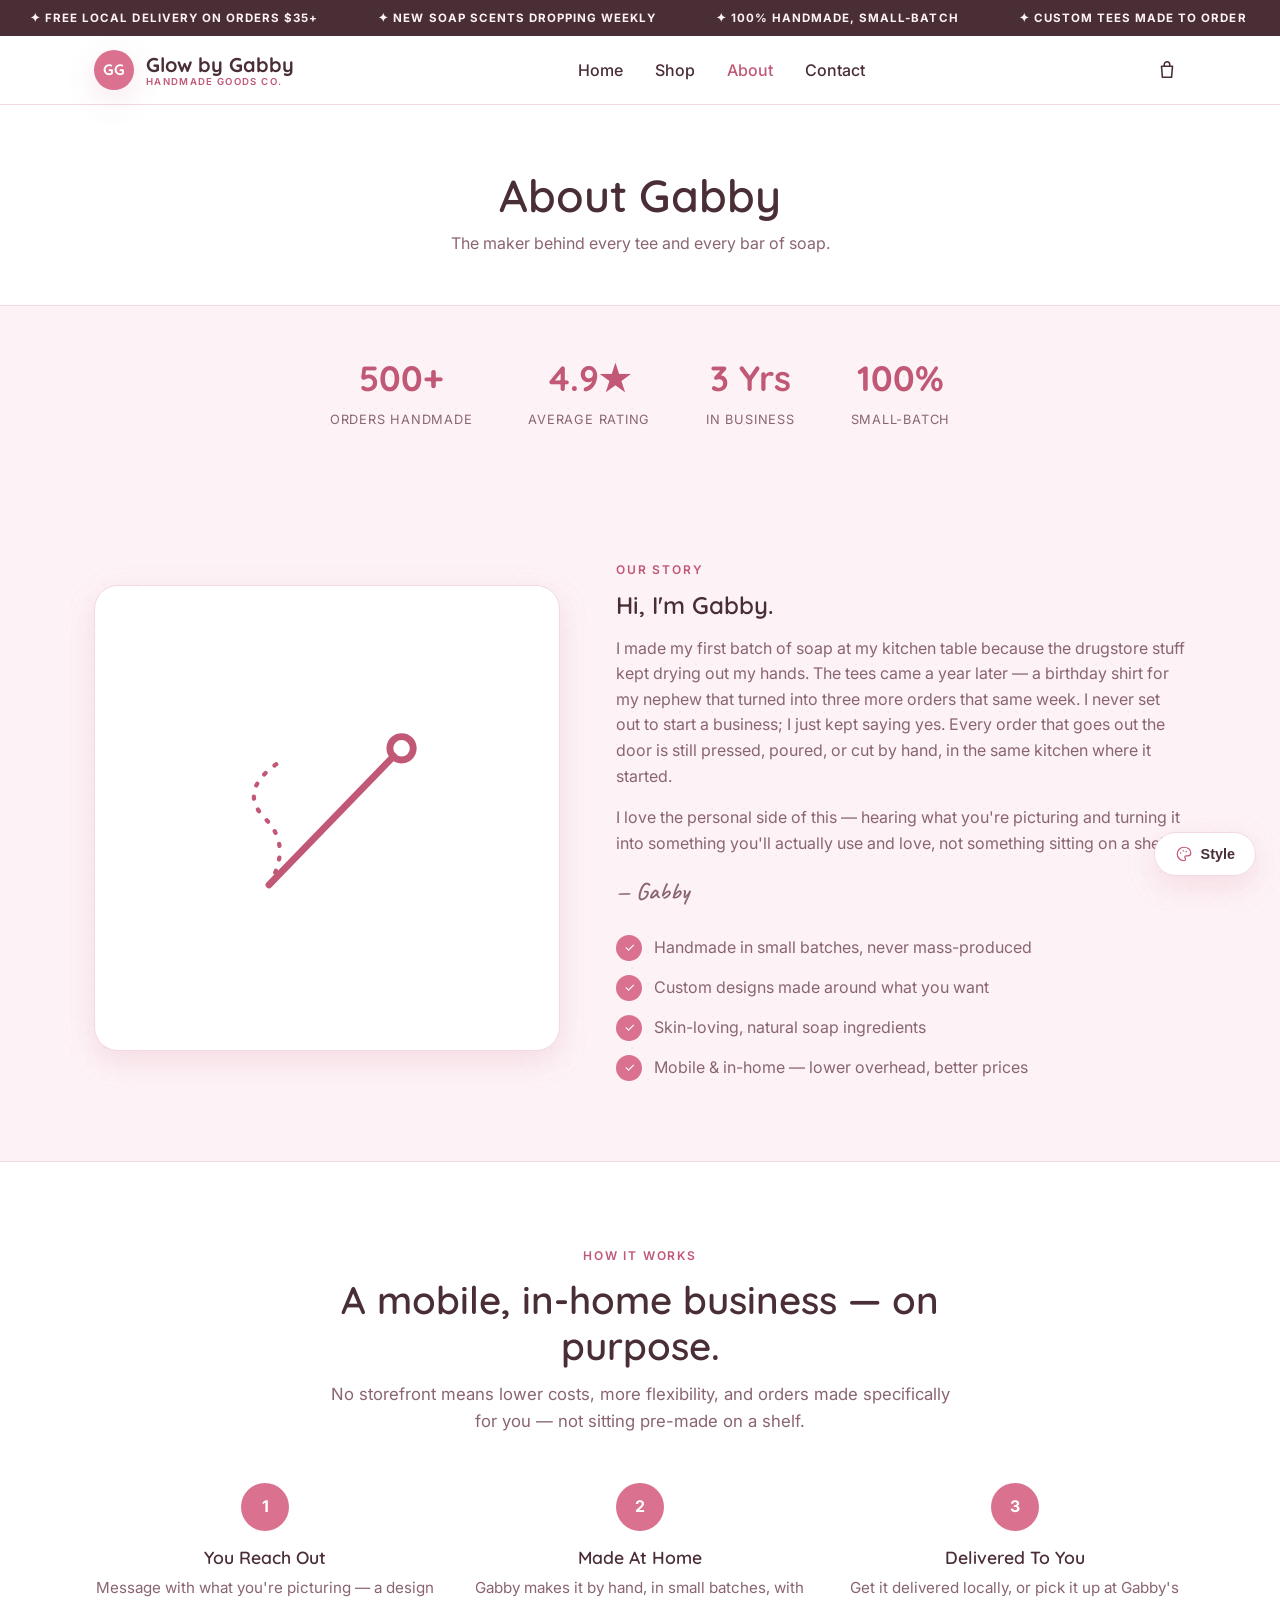
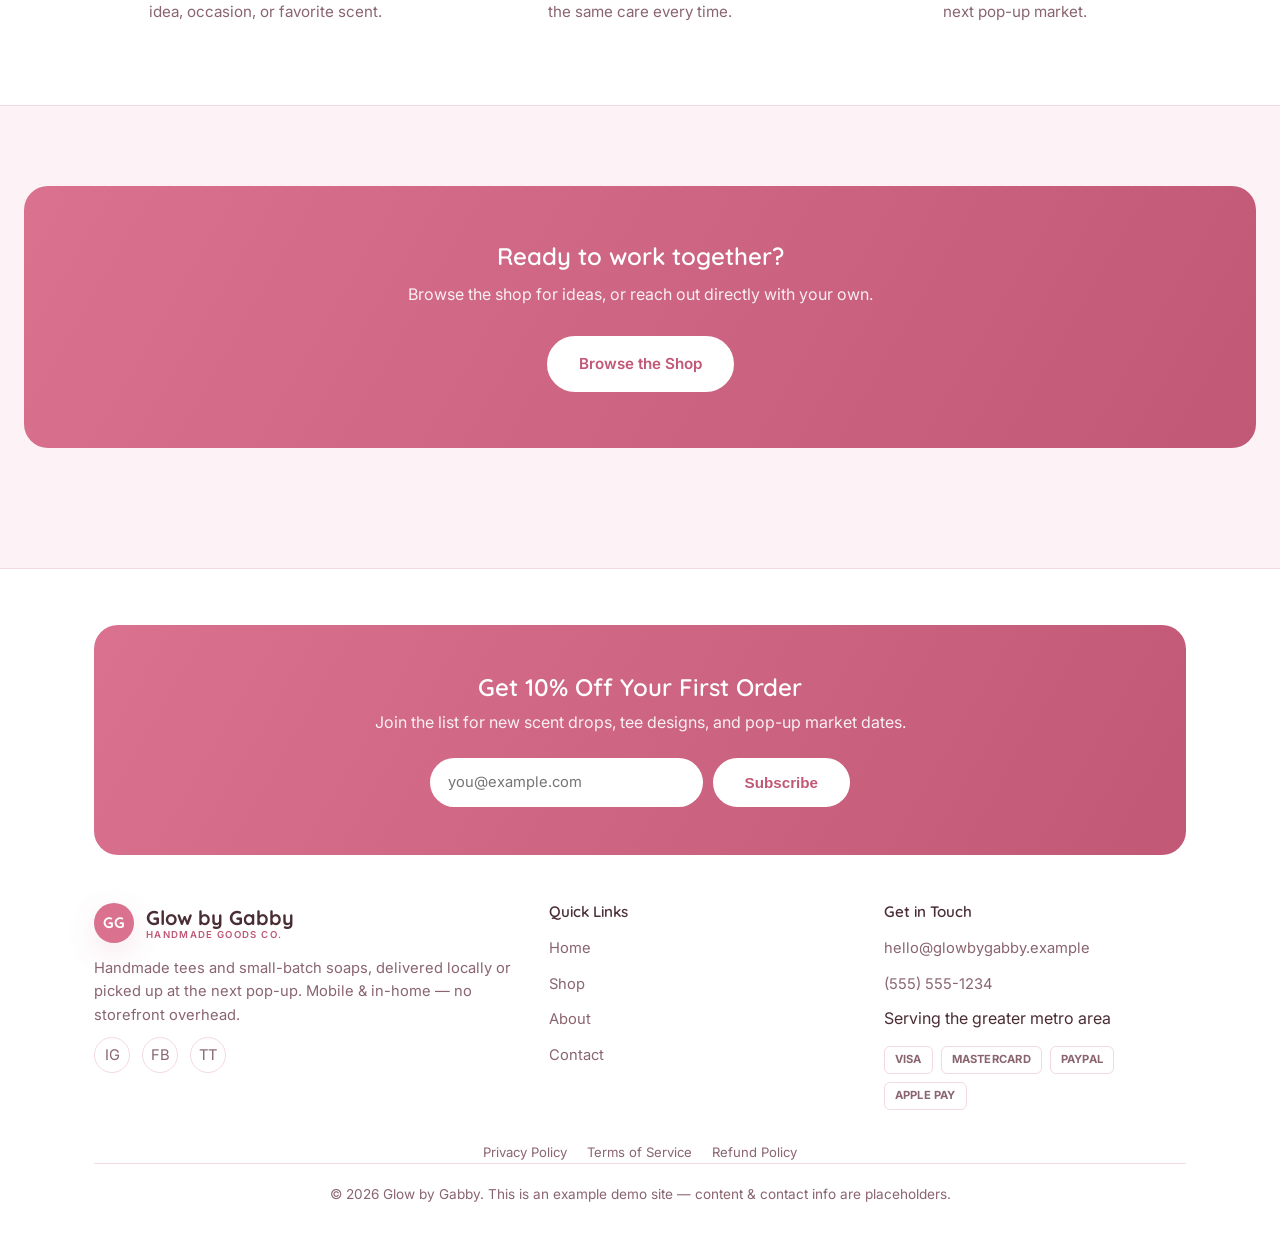
==== commit ab58945d: "Give the site a distinctive maker identity instead of a template look Replace all emoji imagery with" ====
--- a/about.html
+++ b/about.html
@@ -15,7 +15,7 @@
 </script>
 <link rel="preconnect" href="https://fonts.googleapis.com">
 <link rel="preconnect" href="https://fonts.gstatic.com" crossorigin>
-<link href="https://fonts.googleapis.com/css2?family=Inter:wght@400;500;600;700&family=Quicksand:wght@500;600;700&family=Playfair+Display:wght@600;700&family=Poppins:wght@400;500;600;700&family=Fraunces:ital,wght@0,500;0,600;1,500&display=swap" rel="stylesheet">
+<link href="https://fonts.googleapis.com/css2?family=Inter:wght@400;500;600;700&family=Quicksand:wght@500;600;700&family=Playfair+Display:wght@600;700&family=Poppins:wght@400;500;600;700&family=Fraunces:ital,wght@0,500;0,600;1,500&family=Caveat:wght@600;700&display=swap" rel="stylesheet">
 <link rel="stylesheet" href="css/style.css">
 </head>
 <body>
@@ -51,7 +51,7 @@
     </div>
     <div class="nav-right">
       <button class="cart-btn" type="button" aria-label="View cart">
-        🛍️<span class="cart-badge">0</span>
+        <svg viewBox="0 0 24 24" fill="none" stroke="currentColor" stroke-width="1.7" stroke-linejoin="round" aria-hidden="true"><path d="M6 8h12l-1 12H7L6 8Z"/><path d="M9 8V6a3 3 0 0 1 6 0v2"/></svg><span class="cart-badge">0</span>
       </button>
       <button class="nav-toggle" aria-label="Toggle menu">
         <span></span><span></span><span></span>
@@ -82,12 +82,13 @@
 
 <section>
   <div class="container about-grid">
-    <div class="blob-art" aria-hidden="true">🧡</div>
+    <div class="blob-art" aria-hidden="true"><svg viewBox="0 0 100 100" focusable="false"><line x1="20" y1="84" x2="84" y2="18" stroke="currentColor" stroke-width="3.5" stroke-linecap="round"/><circle cx="88" cy="14" r="6" fill="none" stroke="currentColor" stroke-width="3.5"/><path d="M20,84 Q32,64 18,50 Q4,36 24,22" fill="none" stroke="currentColor" stroke-width="2.2" stroke-dasharray="1 6" stroke-linecap="round"/></svg></div>
     <div>
       <span class="eyebrow">Our Story</span>
       <h2>Hi, I'm Gabby.</h2>
-      <p>[Placeholder bio] I started Glow by Gabby making custom shirts for friends and family, and soap as a weekend hobby — it grew into something I couldn't stop doing. Every single item that goes out the door is still made by hand, right at home.</p>
+      <p>I made my first batch of soap at my kitchen table because the drugstore stuff kept drying out my hands. The tees came a year later — a birthday shirt for my nephew that turned into three more orders that same week. I never set out to start a business; I just kept saying yes. Every order that goes out the door is still pressed, poured, or cut by hand, in the same kitchen where it started.</p>
       <p>I love the personal side of this — hearing what you're picturing and turning it into something you'll actually use and love, not something sitting on a shelf.</p>
+      <p class="sig">— Gabby</p>
       <ul class="value-list">
         <li><span class="tick">✓</span> Handmade in small batches, never mass-produced</li>
         <li><span class="tick">✓</span> Custom designs made around what you want</li>
@@ -149,7 +150,7 @@
           <span class="logo-mark">GG</span>
           <span class="logo-word">Glow by Gabby<small>Handmade Goods Co.</small></span>
         </div>
-        <p>Handmade tees and small-batch soaps, made with love and delivered right to you. Mobile &amp; in-home service — no storefront needed.</p>
+        <p>Handmade tees and small-batch soaps, delivered locally or picked up at the next pop-up. Mobile &amp; in-home — no storefront overhead.</p>
         <div class="social-row">
           <a href="#" aria-label="Instagram">IG</a>
           <a href="#" aria-label="Facebook">FB</a>
--- a/css/style.css
+++ b/css/style.css
@@ -5,6 +5,7 @@
 
 :root {
   --font-body: 'Inter', -apple-system, BlinkMacSystemFont, sans-serif;
+  --font-hand: 'Caveat', cursive;
   --maxw: 1140px;
 }
 
@@ -24,6 +25,7 @@
   --radius: 24px;
   --radius-btn: 999px;
   --heading-font: 'Quicksand', sans-serif;
+  --grain: rgba(74, 46, 53, 0.05);
 }
 
 [data-theme="luxury"] {
@@ -31,8 +33,8 @@
   --surface: #ffffff;
   --text: #2b2b25;
   --text-soft: #6b6b5f;
-  --primary: #7c8f6e;
-  --primary-strong: #627356;
+  --primary: #627356;
+  --primary-strong: #4c5943;
   --on-primary: #ffffff;
   --accent: #c9a24b;
   --border: #e7e2d3;
@@ -40,6 +42,7 @@
   --radius: 4px;
   --radius-btn: 3px;
   --heading-font: 'Playfair Display', serif;
+  --grain: rgba(43, 43, 37, 0.045);
 }
 
 [data-theme="glam"] {
@@ -56,6 +59,7 @@
   --radius: 2px;
   --radius-btn: 2px;
   --heading-font: 'Playfair Display', serif;
+  --grain: rgba(245, 241, 232, 0.045);
 }
 
 [data-theme="bright"] {
@@ -63,8 +67,8 @@
   --surface: #ffffff;
   --text: #3a2c1a;
   --text-soft: #7a6a52;
-  --primary: #f26419;
-  --primary-strong: #d6510f;
+  --primary: #d6510f;
+  --primary-strong: #b8420c;
   --on-primary: #ffffff;
   --accent: #ffd23f;
   --border: #ffe1b8;
@@ -72,6 +76,7 @@
   --radius: 20px;
   --radius-btn: 999px;
   --heading-font: 'Poppins', sans-serif;
+  --grain: rgba(58, 44, 26, 0.05);
 }
 
 [data-theme="earthy"] {
@@ -79,8 +84,8 @@
   --surface: #fffaf2;
   --text: #3f3226;
   --text-soft: #7c6b57;
-  --primary: #b06a45;
-  --primary-strong: #8f5335;
+  --primary: #8f5335;
+  --primary-strong: #743f28;
   --on-primary: #ffffff;
   --accent: #7d8c5c;
   --border: #e6d9c3;
@@ -88,6 +93,7 @@
   --radius: 10px;
   --radius-btn: 8px;
   --heading-font: 'Fraunces', serif;
+  --grain: rgba(63, 50, 38, 0.05);
 }
 
 [data-theme="minimal"] {
@@ -104,6 +110,7 @@
   --radius: 0px;
   --radius-btn: 0px;
   --heading-font: 'Poppins', sans-serif;
+  --grain: rgba(17, 17, 17, 0.035);
 }
 
 [data-theme="pastel"] {
@@ -120,6 +127,7 @@
   --radius: 20px;
   --radius-btn: 999px;
   --heading-font: 'Quicksand', sans-serif;
+  --grain: rgba(61, 53, 82, 0.045);
 }
 
 [data-theme="vintage"] {
@@ -127,8 +135,8 @@
   --surface: #fbf3e2;
   --text: #4a3423;
   --text-soft: #8a6f52;
-  --primary: #c68b3a;
-  --primary-strong: #a5691f;
+  --primary: #a5691f;
+  --primary-strong: #8a5419;
   --on-primary: #fff8ec;
   --accent: #9b4630;
   --border: #e0cd9e;
@@ -136,6 +144,7 @@
   --radius: 6px;
   --radius-btn: 4px;
   --heading-font: 'Fraunces', serif;
+  --grain: rgba(74, 52, 35, 0.05);
 }
 
 /* ---------- Reset / base ---------- */
@@ -146,10 +155,12 @@
 
 body {
   font-family: var(--font-body);
-  background: var(--bg);
+  background-color: var(--bg);
+  background-image: radial-gradient(var(--grain) 1px, transparent 1px);
+  background-size: 16px 16px;
   color: var(--text);
   line-height: 1.6;
-  transition: background 0.3s ease, color 0.3s ease;
+  transition: background-color 0.3s ease, color 0.3s ease;
   overflow-x: hidden;
 }
 
@@ -162,6 +173,20 @@
 a { color: inherit; text-decoration: none; }
 
 img { max-width: 100%; display: block; }
+
+.icon-svg {
+  width: 20px;
+  height: 20px;
+  flex-shrink: 0;
+  color: var(--primary-strong);
+}
+
+.sig {
+  font-family: var(--font-hand);
+  font-weight: 600;
+  font-size: 1.5em;
+  color: var(--primary-strong);
+}
 
 .container {
   max-width: var(--maxw);
@@ -284,7 +309,7 @@
   height: 40px;
   border-radius: 50%;
   flex-shrink: 0;
-  background: linear-gradient(135deg, var(--primary), var(--accent));
+  background: var(--primary);
   color: var(--on-primary);
   font-family: var(--heading-font);
   font-weight: 700;
@@ -336,11 +361,14 @@
   background: none;
   border: none;
   cursor: pointer;
-  font-size: 1.25rem;
   color: var(--text);
   padding: 8px;
   line-height: 1;
-}
+  display: flex;
+  align-items: center;
+}
+
+.cart-btn svg { width: 22px; height: 22px; }
 
 .cart-badge {
   position: absolute;
@@ -396,13 +424,15 @@
   width: 44px;
   height: 44px;
   border-radius: 10px;
-  background: linear-gradient(135deg, var(--primary), var(--accent));
-  display: flex;
-  align-items: center;
-  justify-content: center;
-  font-size: 1.2rem;
+  background: var(--bg);
+  border: 1px solid var(--border);
+  display: flex;
+  align-items: center;
+  justify-content: center;
   flex-shrink: 0;
 }
+
+.cart-item-media svg { width: 24px; height: 24px; color: var(--primary-strong); }
 
 .cart-item-info { flex: 1; min-width: 0; }
 .cart-item-info .name { font-weight: 600; font-size: 0.88rem; }
@@ -478,20 +508,25 @@
 .hero-actions { display: flex; gap: 16px; flex-wrap: wrap; }
 
 .blob-art {
+  position: relative;
+  width: 100%;
   aspect-ratio: 1 / 1;
   border-radius: var(--radius);
-  background: linear-gradient(135deg, var(--primary), var(--accent));
-  display: flex;
-  align-items: center;
-  justify-content: center;
-  font-size: 5rem;
-  box-shadow: var(--shadow);
-}
+  background: var(--surface);
+  border: 1px solid var(--border);
+  display: flex;
+  align-items: center;
+  justify-content: center;
+  box-shadow: var(--shadow);
+}
+
+.blob-art svg { width: 42%; color: var(--primary-strong); }
 
 /* ---------- Hero visual collage ---------- */
 
 .hero-visual {
   position: relative;
+  width: 100%;
   aspect-ratio: 1 / 1;
   max-width: 420px;
   margin: 0 auto;
@@ -504,7 +539,6 @@
   display: flex;
   align-items: center;
   justify-content: center;
-  font-size: 3.2rem;
 }
 
 .hero-photo.p1 {
@@ -512,7 +546,8 @@
   height: 70%;
   top: 4%;
   left: 0;
-  background: linear-gradient(135deg, var(--primary), var(--primary-strong));
+  background: var(--surface);
+  border: 1px solid var(--border);
   z-index: 2;
 }
 
@@ -521,10 +556,14 @@
   height: 56%;
   bottom: 0;
   right: 0;
-  background: linear-gradient(135deg, var(--accent), var(--primary));
+  background: var(--surface);
+  border: 1px solid var(--border);
   transform: rotate(-6deg);
   z-index: 1;
 }
+
+.hero-photo svg { width: 44%; color: var(--primary-strong); }
+.hero-photo.p2 svg { transform: rotate(6deg); }
 
 .hero-badge {
   position: absolute;
@@ -594,7 +633,7 @@
 }
 
 .trust-item:last-child { border-right: none; }
-.trust-item .ico { font-size: 1.25rem; }
+.trust-item .ico { width: 20px; height: 20px; color: var(--primary-strong); flex-shrink: 0; }
 
 /* ---------- Stat strip (About) ---------- */
 
@@ -654,7 +693,9 @@
 .card:hover { transform: translateY(-4px); }
 
 .card .icon {
-  font-size: 2.2rem;
+  width: 40px;
+  height: 40px;
+  color: var(--primary-strong);
   margin-bottom: 16px;
   display: inline-block;
 }
@@ -675,13 +716,15 @@
 .product-media {
   position: relative;
   aspect-ratio: 4 / 3;
-  background: linear-gradient(160deg, var(--primary), var(--accent));
-  display: flex;
-  align-items: center;
-  justify-content: center;
-  font-size: 3.2rem;
+  background: var(--bg);
+  border-bottom: 1px solid var(--border);
+  display: flex;
+  align-items: center;
+  justify-content: center;
   overflow: hidden;
 }
+
+.product-media svg { width: 42%; color: var(--primary-strong); }
 
 .product-badge {
   position: absolute;
@@ -700,6 +743,26 @@
 
 .product-badge.sale { background: var(--primary-strong); color: var(--on-primary); }
 
+.batch-label {
+  position: absolute;
+  top: 12px;
+  right: 12px;
+  z-index: 2;
+  background: var(--surface);
+  border: 1px solid var(--border);
+  border-radius: 4px;
+  padding: 5px 9px;
+  font-size: 0.58rem;
+  font-weight: 700;
+  letter-spacing: 0.04em;
+  text-transform: uppercase;
+  line-height: 1.45;
+  color: var(--text-soft);
+  text-align: right;
+  transform: rotate(2deg);
+  box-shadow: var(--shadow);
+}
+
 .quick-add {
   position: absolute;
   left: 12px;
@@ -806,7 +869,7 @@
   height: 32px;
   border-radius: 50%;
   flex-shrink: 0;
-  background: linear-gradient(135deg, var(--primary), var(--accent));
+  background: var(--primary);
   color: var(--on-primary);
   display: flex;
   align-items: center;
@@ -827,28 +890,31 @@
   position: relative;
   aspect-ratio: 1 / 1;
   border-radius: 8px;
-  display: flex;
-  align-items: center;
-  justify-content: center;
-  font-size: 1.6rem;
+  background: var(--surface);
+  border: 1px solid var(--border);
+  display: flex;
+  align-items: center;
+  justify-content: center;
   overflow: hidden;
 }
 
-.ig-tile:nth-child(odd) { background: linear-gradient(135deg, var(--primary), var(--accent)); }
-.ig-tile:nth-child(even) { background: linear-gradient(135deg, var(--accent), var(--primary-strong)); }
+.ig-tile:nth-child(even) { background: var(--bg); }
+
+.ig-tile svg { width: 34%; color: var(--primary-strong); }
 
 .ig-tile .overlay {
   position: absolute;
   inset: 0;
-  background: rgba(0, 0, 0, 0.35);
+  background: rgba(0, 0, 0, 0.4);
   color: #fff;
   display: flex;
   align-items: center;
   justify-content: center;
   opacity: 0;
   transition: opacity 0.2s ease;
-  font-size: 1.3rem;
-}
+}
+
+.ig-tile .overlay svg { width: 26px; height: 26px; color: #fff; }
 
 .ig-tile:hover .overlay { opacity: 1; }
 
@@ -971,7 +1037,15 @@
   margin-bottom: 20px;
 }
 
-.info-card h3 { font-size: 1.05rem; margin-bottom: 10px; }
+.info-card h3 {
+  font-size: 1.05rem;
+  margin-bottom: 10px;
+  display: flex;
+  align-items: center;
+  gap: 9px;
+}
+
+.info-card h3 svg { width: 19px; height: 19px; color: var(--primary-strong); flex-shrink: 0; }
 .info-card p { color: var(--text-soft); font-size: 0.92rem; margin-bottom: 6px; }
 
 /* ---------- Footer ---------- */
@@ -1106,6 +1180,8 @@
   font-weight: 600;
   font-size: 0.9rem;
 }
+
+.ts-toggle svg { width: 18px; height: 18px; color: var(--primary-strong); }
 
 .ts-panel {
   position: absolute;
